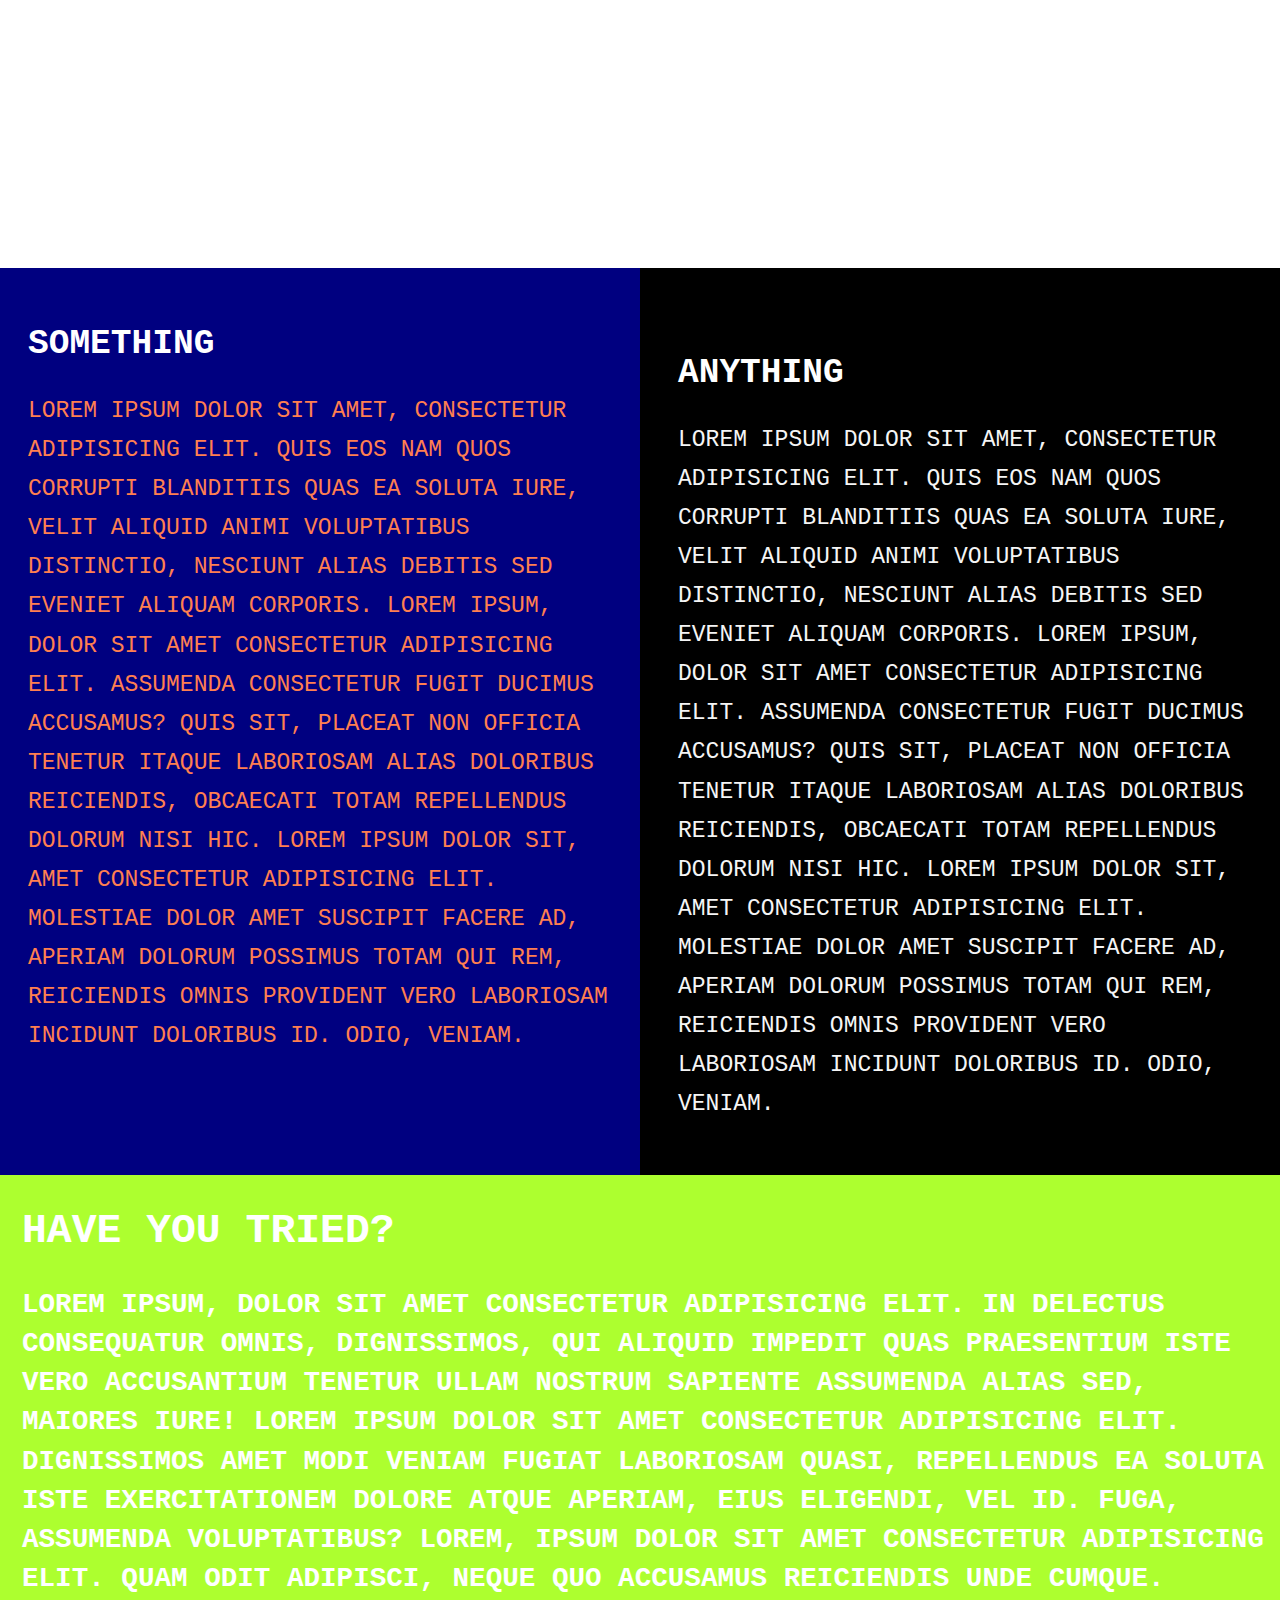
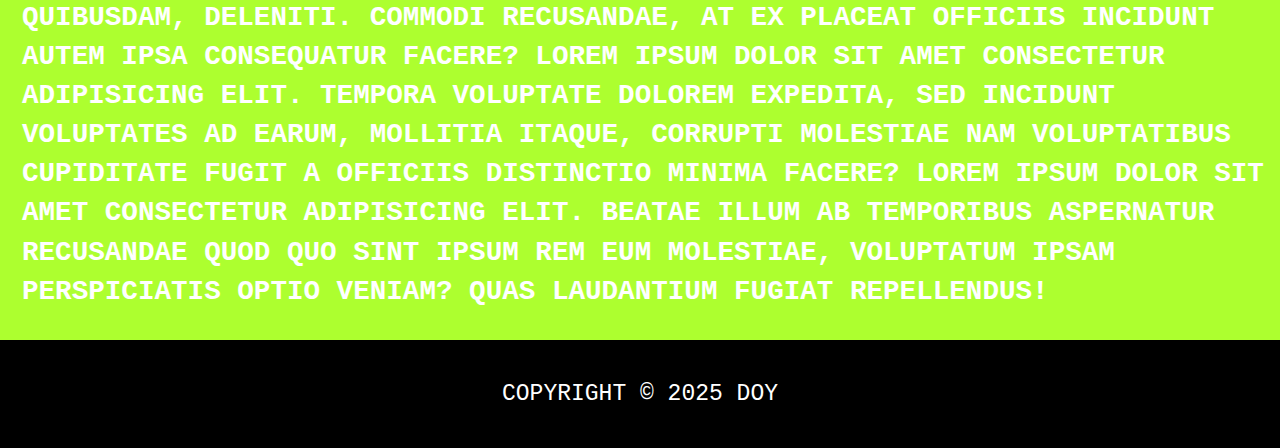
==== index.html @ 4a6c119a "Init Files" ====
<!DOCTYPE html>
<html>

<head>
    <title>
        Learning CSS
    </title>
    <meta type="Description" content="Learning how to use CSS">
    <link rel="stylesheet" type="text/css" href="/styles/style_two.css">
    <meta charset="UTF-8">
    <meta http-equiv="X-UA-Compatible" content="IE=edge">
    <meta name="viewport" content="width=device-width, initial-scale=1.0">
</head>

<body>
    <header class="Main-Header">
        <h1>WELCOME TO THE END</h1>
    </header>

    <div class="Navigation-Bar">
        <ul class="Nav-Items">
            <li>
                <a href="/skele/shop.html">TIME</a>
            </li>
            <li>
                <a href="/skele/gallary.html">Gallery</a>
            </li>
            <li>
                <a href="/skele/account.html">Account</a>
            </li>
        </ul>
    </div>
    <div class="wrapper">
        <div class="text-box-one">
            <h2>
                <a href="/skele/something.html">SOMETHING</a>
            </h2>
            <p>Lorem ipsum dolor sit amet, consectetur adipisicing elit. Quis eos nam quos corrupti blanditiis quas ea
                soluta iure, velit aliquid animi voluptatibus distinctio, nesciunt alias debitis sed eveniet aliquam
                corporis. Lorem ipsum, dolor sit amet consectetur adipisicing elit. Assumenda consectetur fugit ducimus
                accusamus? Quis sit, placeat non officia tenetur itaque laboriosam alias doloribus reiciendis, obcaecati
                totam repellendus dolorum nisi hic. Lorem ipsum dolor sit, amet consectetur adipisicing elit. Molestiae
                dolor amet suscipit facere ad, aperiam dolorum possimus totam qui rem, reiciendis omnis provident vero
                laboriosam incidunt doloribus id. Odio, veniam.</p>
        </div>
        <div class="text-box-two">
            <h2>
                <a href="/skele/anything.html">ANYTHING</a>
            </h2>
            <p>Lorem ipsum dolor sit amet, consectetur adipisicing elit. Quis eos nam quos corrupti blanditiis quas ea
                soluta iure, velit aliquid animi voluptatibus distinctio, nesciunt alias debitis sed eveniet aliquam
                corporis. Lorem ipsum, dolor sit amet consectetur adipisicing elit. Assumenda consectetur fugit ducimus
                accusamus? Quis sit, placeat non officia tenetur itaque laboriosam alias doloribus reiciendis, obcaecati
                totam repellendus dolorum nisi hic. Lorem ipsum dolor sit, amet consectetur adipisicing elit. Molestiae
                dolor amet suscipit facere ad, aperiam dolorum possimus totam qui rem, reiciendis omnis provident vero
                laboriosam incidunt doloribus id. Odio, veniam.</p>
        </div>
        <div class="text-box-three">
            <h2>
                HAVE YOU TRIED?
            </h2>
            <p>Lorem ipsum, dolor sit amet consectetur adipisicing elit. In delectus consequatur omnis, dignissimos, qui
                aliquid impedit quas praesentium iste vero accusantium tenetur ullam nostrum sapiente assumenda alias
                sed, maiores iure! Lorem ipsum dolor sit amet consectetur adipisicing elit. Dignissimos amet modi veniam
                fugiat laboriosam quasi, repellendus ea soluta iste exercitationem dolore atque aperiam, eius eligendi,
                vel id. Fuga, assumenda voluptatibus? Lorem, ipsum dolor sit amet consectetur adipisicing elit. Quam
                odit adipisci, neque quo accusamus reiciendis unde cumque. Quibusdam, deleniti. Commodi recusandae, at
                ex placeat officiis incidunt autem ipsa consequatur facere? Lorem ipsum dolor sit amet consectetur
                adipisicing elit. Tempora voluptate dolorem expedita, sed incidunt voluptates ad earum, mollitia itaque,
                corrupti molestiae nam voluptatibus cupiditate fugit a officiis distinctio minima facere? Lorem ipsum
                dolor sit amet consectetur adipisicing elit. Beatae illum ab temporibus aspernatur recusandae quod quo
                sint ipsum rem eum molestiae, voluptatum ipsam perspiciatis optio veniam? Quas laudantium fugiat
                repellendus!</p>
        </div>
    </div>
    <div class="footer">
        <footer>
            <p class="copyright">COPYRIGHT &copy 2025 DOY</p>
        </footer>
    </div>
</body>



</html>
---- styles/style_two.css ----
body{
    background-color: white;
    color: coral;

    font-family: 'Courier New', Courier, monospace;

    font-size: 23px;
    font-weight: normal;
    
    line-height: 1.7em;

    margin: 0;

}

body{
    background-image: url("thesauna.png");
    width: auto;
    height: auto;
}

.wrapper{
    display:grid;
    grid-template-columns: 50% 50%;

}

.wrapper > div:nth-child(3){
    grid-column: span 3;
}


.Main-Header{
    width: auto;
    text-align: left;
    margin: auto;
    color: white;
    font-size: 2.3em;
    line-height: 1.3em;
    padding-left: 18px;
}


.Nav-Items{
    display: flex;
    justify-content: space-around;
    list-style-type: none;
    text-align: left;
    overflow: hidden;
    color: black;
    padding-bottom: 10px;
    padding-top: 10px;
    text-transform: uppercase;
    font-weight: bold;
    margin-bottom: 20px;
    background-color: rgba(255, 255, 255, 0.17);
}

.Nav-Items:hover{
    background-color: rgba(255, 255, 255, 1);
    transition-duration: 0.5s;
    color: white;
}

.Nav-Items{
    background-color: rgba(255, 255, 255, 0.17);
    transition: background-color ease-out;
    transition-duration: 0.5s;
}

a{
    color: white;
    text-decoration: none;
}

a:hover{
    color: black;
}

a:visited{
    text-decoration: none;
}

a:active{
    color: greenyellow;
}


.text-box-one{
    background-color: navy;
    border-right: 2px navy solid;
    border-left: 2px navy solid;
    border-top: 2px navy solid;
    border-bottom: 2px navy solid;
    /* border: 5px white solid; */
    border-width: 1.25em;
    margin-top: -22px;
}

.text-box-one{
    font-weight: 549;
    text-transform: uppercase;
}

.text-box-two{
    background-color: black;
    border-right: 2px black solid;
    border-left: 2px black solid;
    border-top: 2px black solid;
    border-bottom: 2px black solid;
    /* border: 5px white solid; */
    border-width: 1.25em;
    padding-top: 1.25em;
    margin-top: -22px;
    padding-left:10px;

}

/*
.text-box-one{
    background-image: url("IMG_0830.jpeg"); 
}
*/

.text-box-two{
    font-weight: 549;
    text-transform: uppercase;
    color: whitesmoke;
}

/*
.text-box-two{
    background-image: url("IMG_1146.jpeg");
}
*/

.text-box-three{
    background-color: greenyellow;
    border-right: 2px greenyellow solid;
    border-left: 2px greenyellow solid;
    border-top: 2px greenyellow solid;
    border-bottom: 2px greenyellow solid;
    padding-left: 20px;
}

.text-box-three{
    color:white;
    text-transform: uppercase;
    font-weight: bolder;
    font-size: larger;
}

.footer{
    background: black;
    height: auto;
    width: auto;
    padding:0.5em;
}


.copyright{
    text-align: center;
    color:white;
    background: black;
}
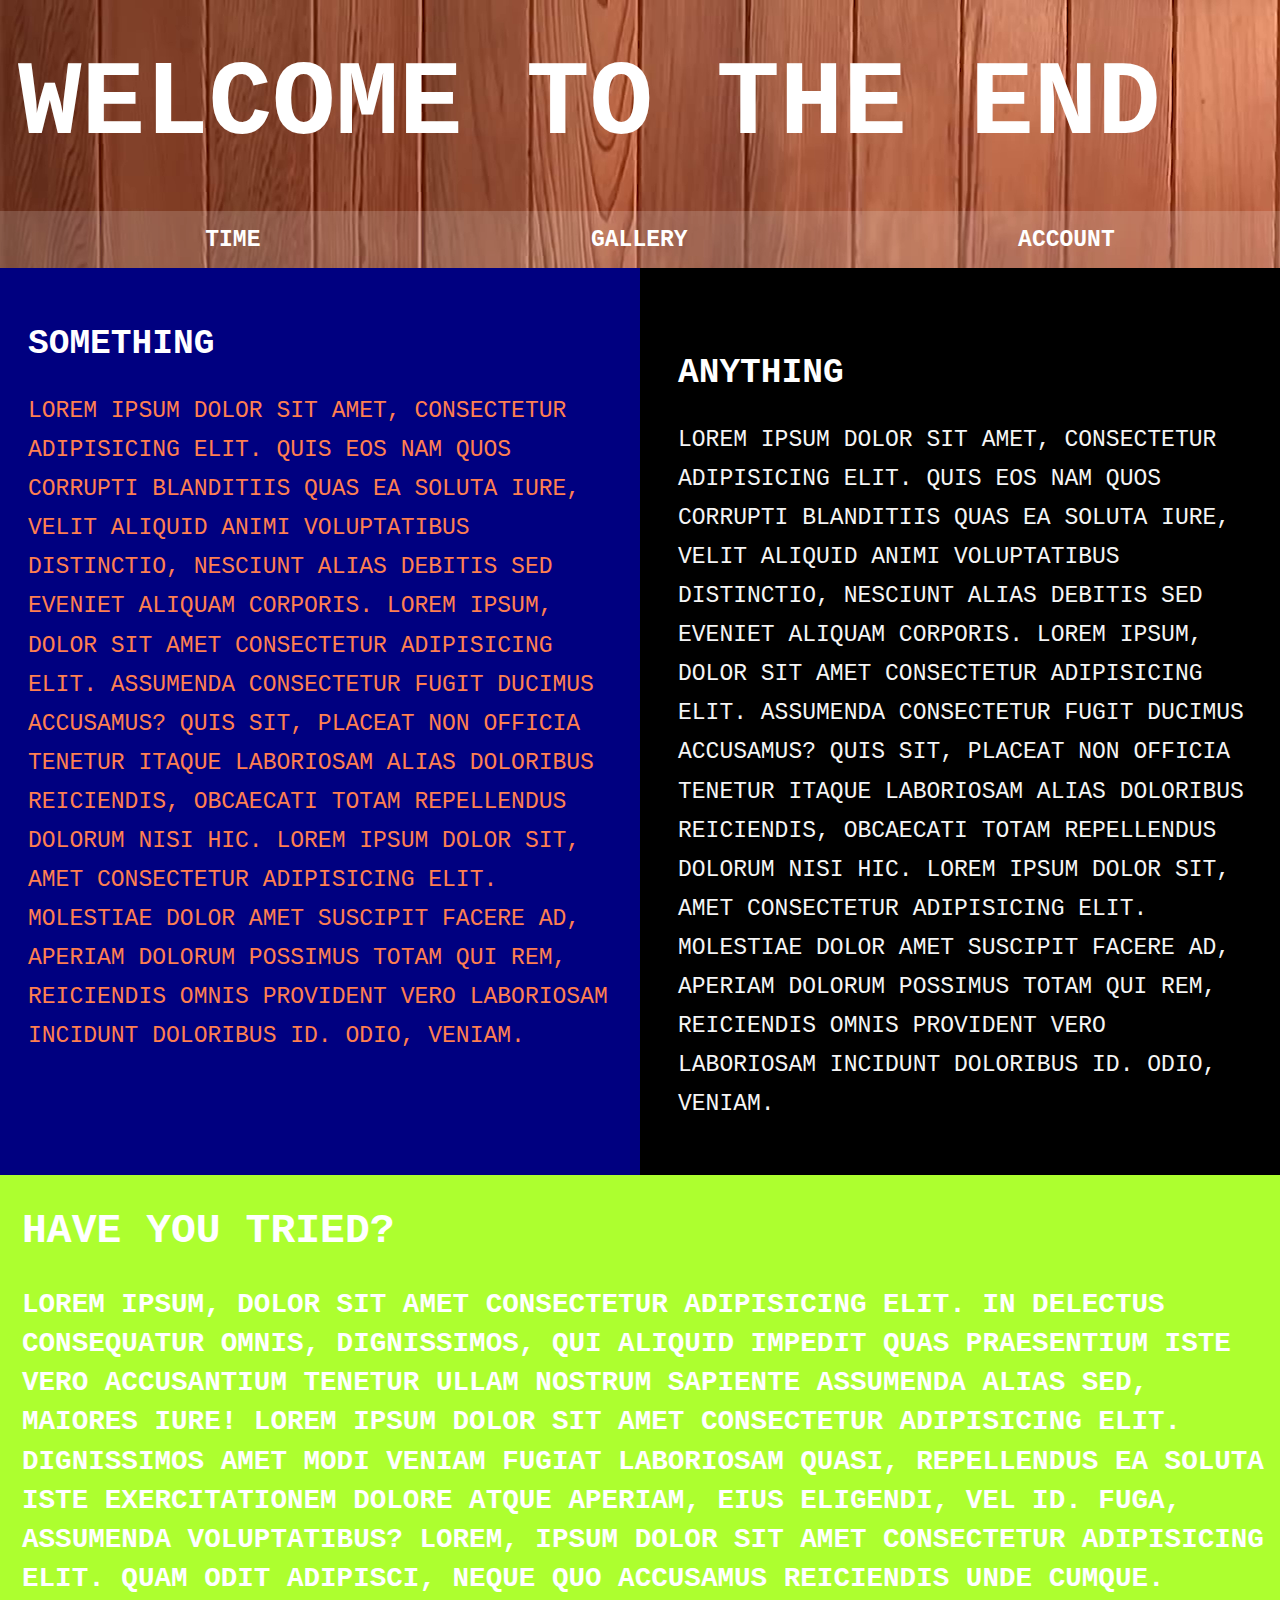
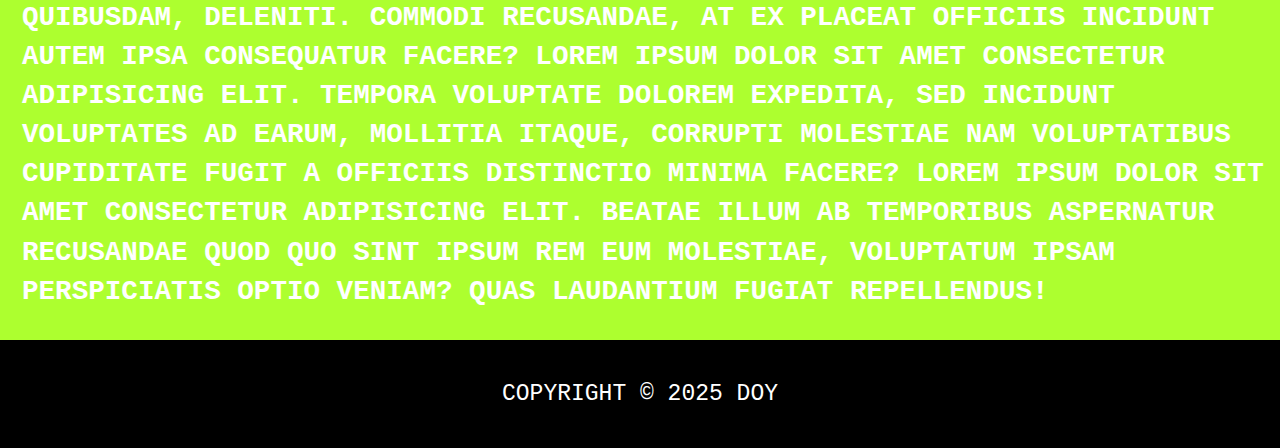
==== commit 5a0978b5: "Added href link to have-you-tried" ====
--- a/index.html
+++ b/index.html
@@ -6,7 +6,7 @@
         Learning CSS
     </title>
     <meta type="Description" content="Learning how to use CSS">
-    <link rel="stylesheet" type="text/css" href="/styles/style_two.css">
+    <link rel="stylesheet" type="text/css" href="styles/style_two.css">
     <meta charset="UTF-8">
     <meta http-equiv="X-UA-Compatible" content="IE=edge">
     <meta name="viewport" content="width=device-width, initial-scale=1.0">
@@ -20,20 +20,20 @@
     <div class="Navigation-Bar">
         <ul class="Nav-Items">
             <li>
-                <a href="/skele/shop.html">TIME</a>
+                <a href="shop.html">TIME</a>
             </li>
             <li>
-                <a href="/skele/gallary.html">Gallery</a>
+                <a href="gallary.html">Gallery</a>
             </li>
             <li>
-                <a href="/skele/account.html">Account</a>
+                <a href="account.html">Account</a>
             </li>
         </ul>
     </div>
     <div class="wrapper">
         <div class="text-box-one">
             <h2>
-                <a href="/skele/something.html">SOMETHING</a>
+                <a href="something.html">SOMETHING</a>
             </h2>
             <p>Lorem ipsum dolor sit amet, consectetur adipisicing elit. Quis eos nam quos corrupti blanditiis quas ea
                 soluta iure, velit aliquid animi voluptatibus distinctio, nesciunt alias debitis sed eveniet aliquam
@@ -45,7 +45,7 @@
         </div>
         <div class="text-box-two">
             <h2>
-                <a href="/skele/anything.html">ANYTHING</a>
+                <a href="anything.html">ANYTHING</a>
             </h2>
             <p>Lorem ipsum dolor sit amet, consectetur adipisicing elit. Quis eos nam quos corrupti blanditiis quas ea
                 soluta iure, velit aliquid animi voluptatibus distinctio, nesciunt alias debitis sed eveniet aliquam
@@ -57,7 +57,7 @@
         </div>
         <div class="text-box-three">
             <h2>
-                HAVE YOU TRIED?
+                <a href="have-you-tried.html"></a>  HAVE YOU TRIED?
             </h2>
             <p>Lorem ipsum, dolor sit amet consectetur adipisicing elit. In delectus consequatur omnis, dignissimos, qui
                 aliquid impedit quas praesentium iste vero accusantium tenetur ullam nostrum sapiente assumenda alias
--- a/styles/style_two.css
+++ b/styles/style_two.css
@@ -14,7 +14,7 @@
 }
 
 body{
-    background-image: url("thesauna.png");
+    background-image: url("../media/thesauna.png");
     width: auto;
     height: auto;
 }
